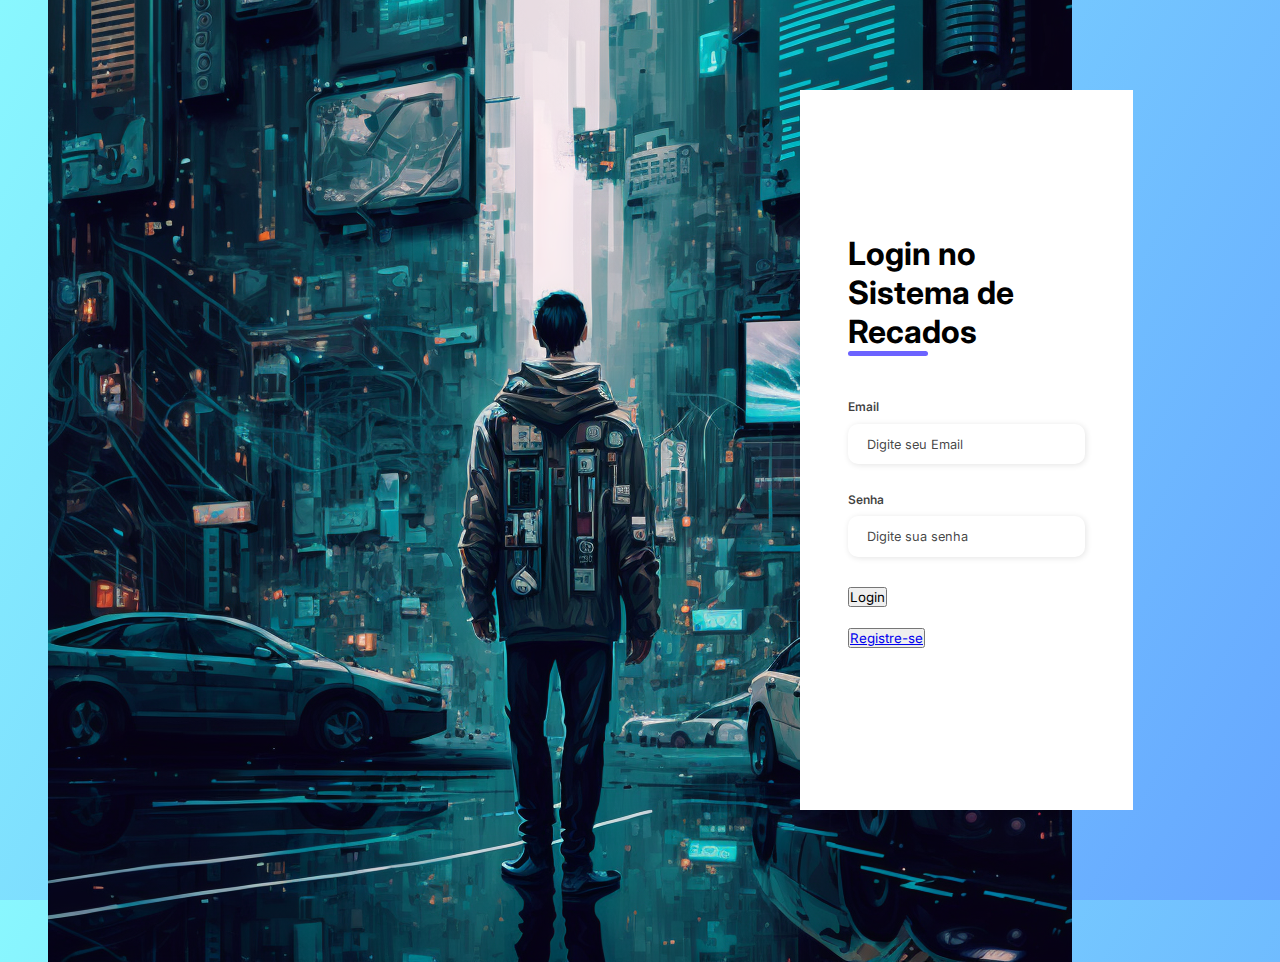
==== index.html @ 2c65a8e4 "ajusts" ====
<!DOCTYPE html>
<html lang="pt-BR">
  <head>
    <meta charset="UTF-8" />
    <meta http-equiv="X-UA-Compatible" content="IE=edge" />
    <meta name="viewport" content="width=device-width, initial-scale=1.0" />
    <link rel="stylesheet" href="/public/css/style.css" />
    <link rel="stylesheet" href="/index.js" />
    <!--<link
      href="//maxcdn.bootstrapcdn.com/bootstrap/4.0.0/css/bootstrap.min.css"
      rel="stylesheet"
      id="bootstrap-css"
    />
    <script src="//maxcdn.bootstrapcdn.com/bootstrap/4.0.0/js/bootstrap.min.js"></script>
    <script src="//code.jquery.com/jquery-1.11.1.min.js"></script>
     --->
     <title>Pagina de Login</title>
  </head>
  <body>
    <div class="container">
      <div class="form-image2">
         <img src="./public/imgs/wallpaper andando.png"></img>
      </div>
         <div class="form">
            <form action="#">
               <div class="form-header">
                  <div class="title">
                     <h1>Login no Sistema de Recados</h1>   
                  </div>
               </div>
                 <div class="input-box">
                  <label for="Email">Email</label>
                  <input id="Email" type="email" name="Email" placeholder="Digite seu Email" required>
                 </div>
                 <div class="input-box">
                  <label for="password">Senha</label>
                  <input id="password" type="password" name="password" placeholder="Digite sua senha" required>
                    <br>
                    <div>
                      <button type="button" class="#">Login</button>
                    </div>
                    <br>
                    <div>
                      <button type="button" class="#" ><a href="./criarconta.html" target="_blank"> Registre-se</a></button>
                    </div>
                  </div>
                  </div>
                  </div> 
                </div>
               </div>
            </form>   
         </div>
        </div>
  </body>
</html>
---- public/css/style.css ----
@import url('https://fonts.googleapis.com/css2?family= Inter: wght @200 & display=swap');
* {
    padding: 0;
    margin: 0;
    box-sizing: border-box;
    font-family: 'Inter', sans-serif;
}

body {
    width: 100%;
    height: 100vh;
    display: flex;
    justify-content: center;
    align-items: center;
    background: linear-gradient(120deg, #89f7fe 0%, #66a6ff 100%);
    
}
.container{
    width: 80%;
    height: 80vh;
    display: flex;
    box-shadow: 5px 5px 10px rgba(0, 0 , 0 , 0.212);
}
.form-image {
    width: 50%;
    display: flex;
    justify-content: center;
    align-items: center;
    background-color: #fde3a7d7;
    padding: 1rem;
}
.form-image2 {
    width: 50%;
    display: flex;
    justify-content: center;
    align-items: center;
    background-color: #fde3a7d7;
    padding: 1rem;
    width: 30rem;
}
.form {
    width: 50%;
    display: flex;
    flex-direction:column;
    justify-content: center;
    align-items: center;
    background-color: #fff;
    padding: 3rem;

}
.form-header {
    margin-bottom: 3rem;
    display: flex;
    justify-content: space-between;
}
.login-button {
    display: flex;
    align-items: center;

}
.login-botton2 {
    display: flex;
    align-items: center;
}
.login-button button {
    border: none;
    background-color: #91d80d;
    padding: 0.4rem 1rem;
    border-radius: 5px;
    cursor: pointer;
}
.login-button button:hover {
    background-color: #927272f1;
}
.login-button button a {
    text-decoration: none;
    font-weight: 500;
    color: #fff;
}
.form-header h1::after {
    content: '';
    display: block;
    width: 5rem;
    height: 0.3rem;
    background-color: #6c63ff;
    margin: 0 auto;
    position: absolute;
    border-radius: 10px;
}

.input-group {
    display: flex;
    flex-wrap: wrap;
    justify-content: space-between;
    padding: 1rem 0;
}

.input-box {
    display: flex;
    flex-direction: column;
    margin-bottom: 1.1rem;
}
.input-box input {
    margin: 0.6rem 0;
    padding: 0.8rem 1.2rem;
    border: none;
    border-radius: 10px;
    box-shadow: 1px 1px 6px #0000001c;
    font-size: 0.8rem;
}
.input-box input:hover {
    background-color: #eeeeee75;
}
.input-box input:focus-visible {
    outline: 1px solid #6c6eff;
}
.input-box label,
.gender-title h6 {
    font-size:  0.75rem;
    font-weight: 600;
    color: #000000c0;
}
.input-box input::placeholder {
    color: #000000be;
}
.gender-group {
    display: flex;
    justify-content: space-between;
    margin-top: 0.62rem;
    padding: 0 .5rem;
}

.gender-input {
    display: flex;
    align-items: center;
}

.gender-input input {
    margin-right: 0.35rem;
}

.gender-input label {
    font-size: 0.81rem;
    font-weight: 600;
    color: #000000c0;
}

.continue-button button {
    width: 100%;
    margin-top: 2.5rem;
    border: none;
    background-color: #6c63ff;
    padding: 0.62rem;
    border-radius: 5px;
    cursor: pointer;
}

.continue-button button:hover {
    background-color: #6b63fff1;
}

.continue-button button a {
    text-decoration: none;
    font-size: 0.93rem;
    font-weight: 500;
    color: #fff;
}

@media screen and (max-width: 1330px) {
    .form-image {
        display: none;
    }
    .container {
        width: 50%;
    }
    .form {
        width: 100%;
    }
}

@media screen and (max-width: 1064px) {
    .container {
        width: 90%;
        height: auto;
    }
    .input-group {
        flex-direction: column;
        z-index: 5;
        padding-right: 5rem;
        max-height: 10rem;
        overflow-y: scroll;
        flex-wrap: nowrap;
    }
    .gender-inputs {
        margin-top: 2rem;
    }
    .gender-group {
        flex-direction: column;
    }
    .gender-title h6 {
        margin: 0;
    }
    .gender-input {
        margin-top: 0.5rem;
    }
}
.container2 {
    display: flex;
  }
  
  .left-column2 {
    width: 70%;
    height: 30vh;
  }
  
  .right-column2 {
    width: 50%;
    height: 50vh
  }
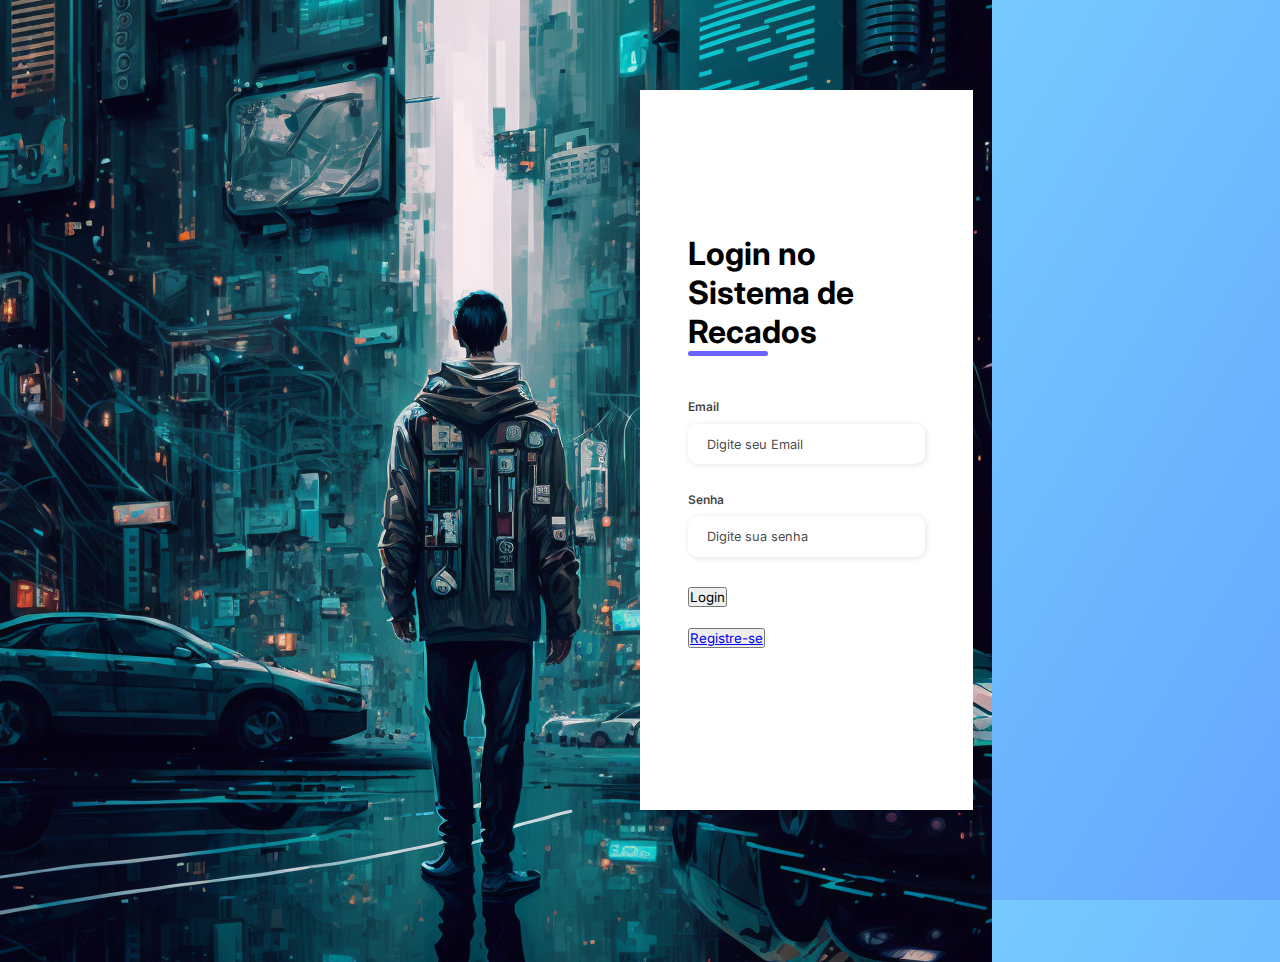
==== commit dcbcee9b: "ajustes css" ====
--- a/index.html
+++ b/index.html
@@ -5,7 +5,6 @@
     <meta http-equiv="X-UA-Compatible" content="IE=edge" />
     <meta name="viewport" content="width=device-width, initial-scale=1.0" />
     <link rel="stylesheet" href="/public/css/style.css" />
-    <link rel="stylesheet" href="/index.js" />
     <!--<link
       href="//maxcdn.bootstrapcdn.com/bootstrap/4.0.0/css/bootstrap.min.css"
       rel="stylesheet"
@@ -51,5 +50,6 @@
             </form>   
          </div>
         </div>
+        <script src="./index.js"></script>
   </body>
 </html>
--- a/public/css/style.css
+++ b/public/css/style.css
@@ -21,6 +21,14 @@
     display: flex;
     box-shadow: 5px 5px 10px rgba(0, 0 , 0 , 0.212);
 }
+.form-image2 {
+    width: 50%;
+    display: flex;
+    justify-content: center;
+    align-items: center;
+    padding: 1rem;
+    
+}
 .form-image {
     width: 50%;
     display: flex;
@@ -28,15 +36,6 @@
     align-items: center;
     background-color: #fde3a7d7;
     padding: 1rem;
-}
-.form-image2 {
-    width: 50%;
-    display: flex;
-    justify-content: center;
-    align-items: center;
-    background-color: #fde3a7d7;
-    padding: 1rem;
-    width: 30rem;
 }
 .form {
     width: 50%;
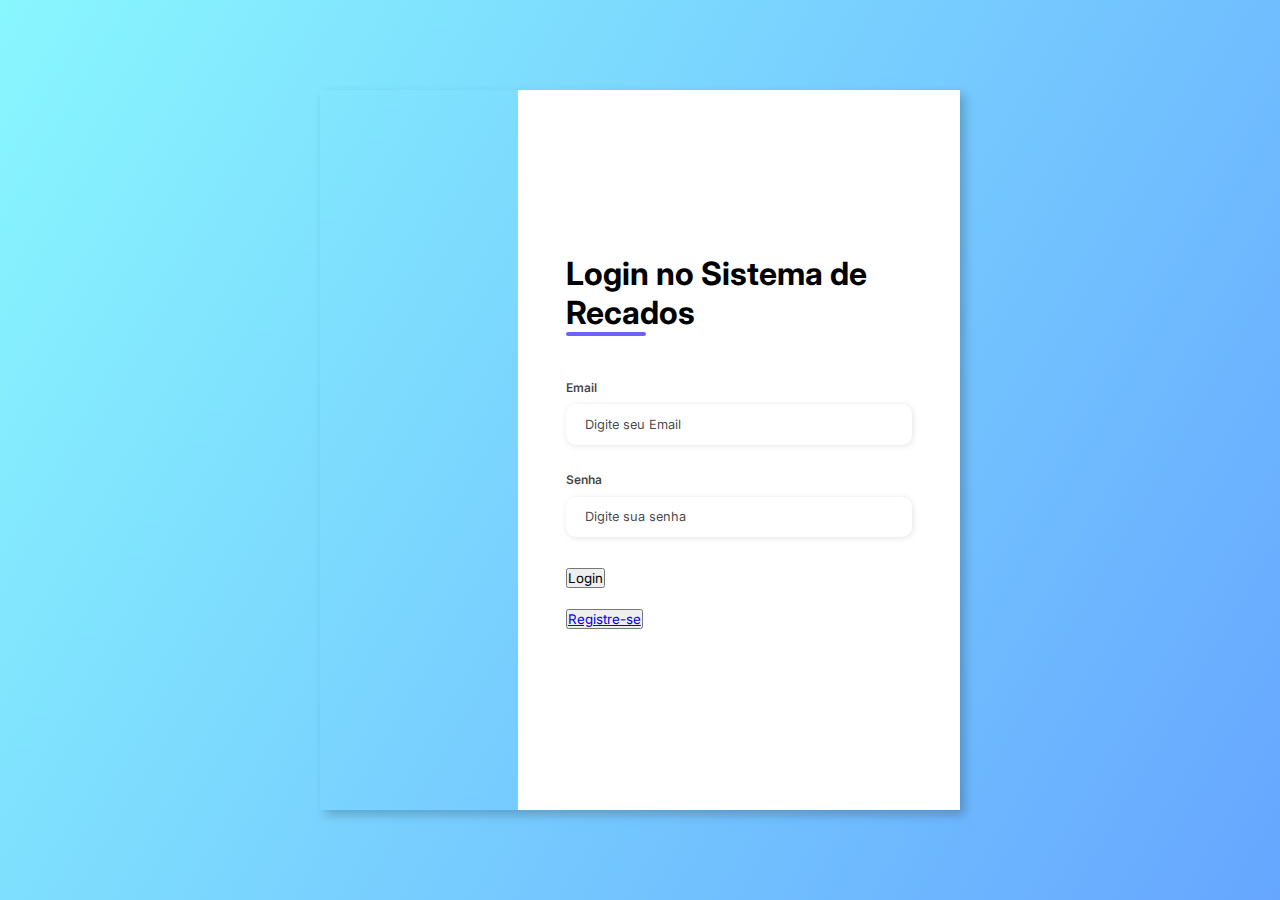
==== commit 74b15e60: "ajustes css" ====
--- a/index.html
+++ b/index.html
@@ -18,7 +18,7 @@
   <body>
     <div class="container">
       <div class="form-image2">
-         <img src="./public/imgs/wallpaper andando.png"></img>
+         <img src=""></img>
       </div>
          <div class="form">
             <form action="#">
--- a/public/css/style.css
+++ b/public/css/style.css
@@ -22,20 +22,19 @@
     box-shadow: 5px 5px 10px rgba(0, 0 , 0 , 0.212);
 }
 .form-image2 {
-    width: 50%;
-    display: flex;
-    justify-content: center;
-    align-items: center;
-    padding: 1rem;
+    width: 40%;
+    display: flex;
+    justify-content: center;
+    padding: 3rem;
     
 }
 .form-image {
-    width: 50%;
+    width: 60%;
     display: flex;
     justify-content: center;
     align-items: center;
     background-color: #fde3a7d7;
-    padding: 1rem;
+    padding: 2rem;
 }
 .form {
     width: 50%;
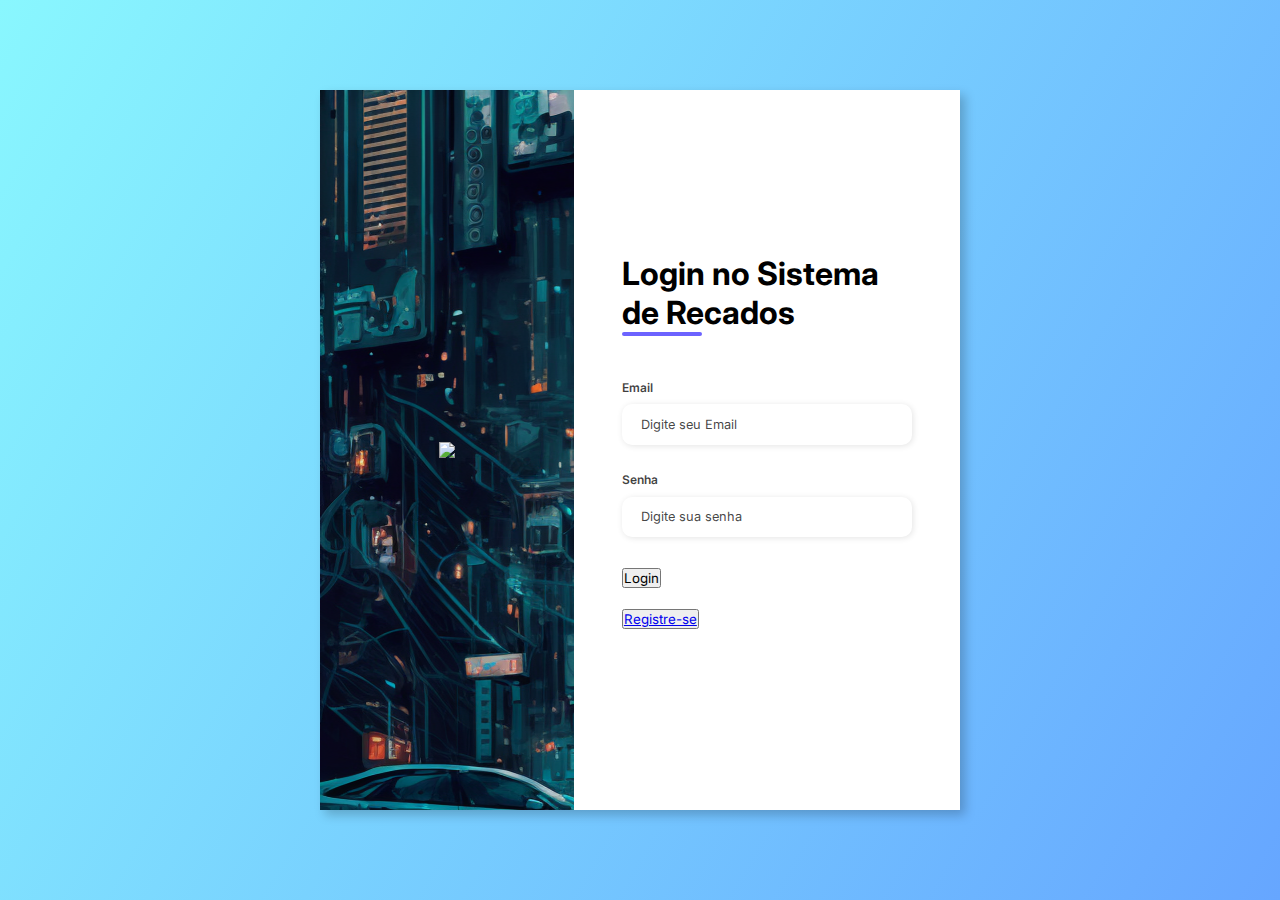
==== commit 26b6d2ef: "ajustes" ====
--- a/index.html
+++ b/index.html
@@ -18,7 +18,7 @@
   <body>
     <div class="container">
       <div class="form-image2">
-         <img src=""></img>
+         <img src="#"></img>
       </div>
          <div class="form">
             <form action="#">
--- a/public/css/style.css
+++ b/public/css/style.css
@@ -22,10 +22,13 @@
     box-shadow: 5px 5px 10px rgba(0, 0 , 0 , 0.212);
 }
 .form-image2 {
-    width: 40%;
-    display: flex;
-    justify-content: center;
-    padding: 3rem;
+    width: 70%;
+    height: 100%;
+    display: flex;
+    justify-content: center;
+    align-items: center;
+    padding: 1rem;
+    background: url(/public/imgs/wallpaper\ andando.png);
     
 }
 .form-image {
@@ -35,6 +38,7 @@
     align-items: center;
     background-color: #fde3a7d7;
     padding: 2rem;
+    background-image: url(/public/imgs/imagem\ office\ desk.png);
 }
 .form {
     width: 50%;
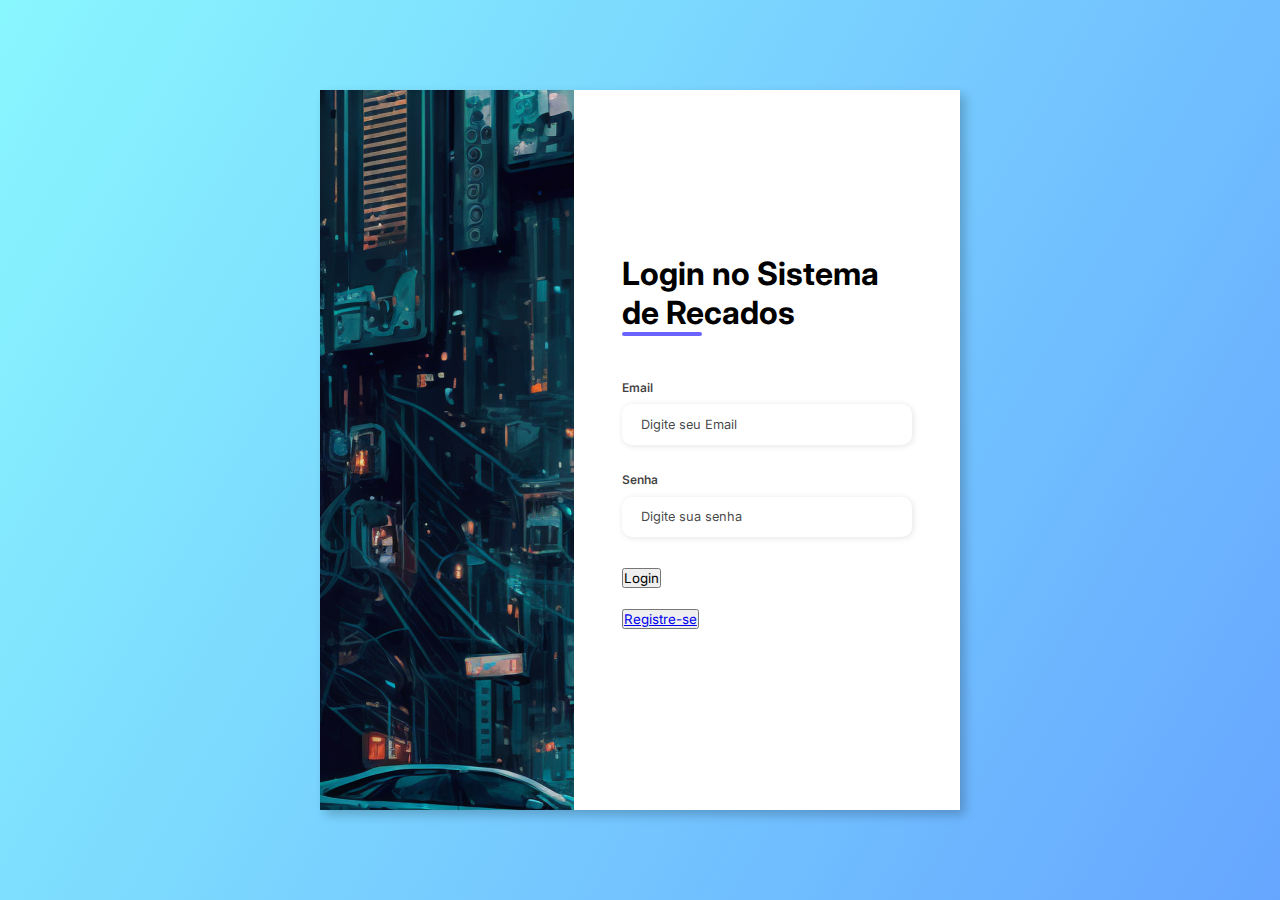
==== commit a1e93ee4: "ajustes" ====
--- a/index.html
+++ b/index.html
@@ -4,7 +4,7 @@
     <meta charset="UTF-8" />
     <meta http-equiv="X-UA-Compatible" content="IE=edge" />
     <meta name="viewport" content="width=device-width, initial-scale=1.0" />
-    <link rel="stylesheet" href="/public/css/style.css" />
+    <link rel="stylesheet" href="./public/css/style.css" />
     <!--<link
       href="//maxcdn.bootstrapcdn.com/bootstrap/4.0.0/css/bootstrap.min.css"
       rel="stylesheet"
@@ -18,7 +18,7 @@
   <body>
     <div class="container">
       <div class="form-image2">
-         <img src="#"></img>
+         <img src=""></img>
       </div>
          <div class="form">
             <form action="#">
--- a/public/css/style.css
+++ b/public/css/style.css
@@ -28,7 +28,7 @@
     justify-content: center;
     align-items: center;
     padding: 1rem;
-    background: url(/public/imgs/wallpaper\ andando.png);
+    background: url(../imgs/andando.png);
     
 }
 .form-image {
@@ -38,7 +38,7 @@
     align-items: center;
     background-color: #fde3a7d7;
     padding: 2rem;
-    background-image: url(/public/imgs/imagem\ office\ desk.png);
+    background-image: url(../imgs/escritorio.png);
 }
 .form {
     width: 50%;
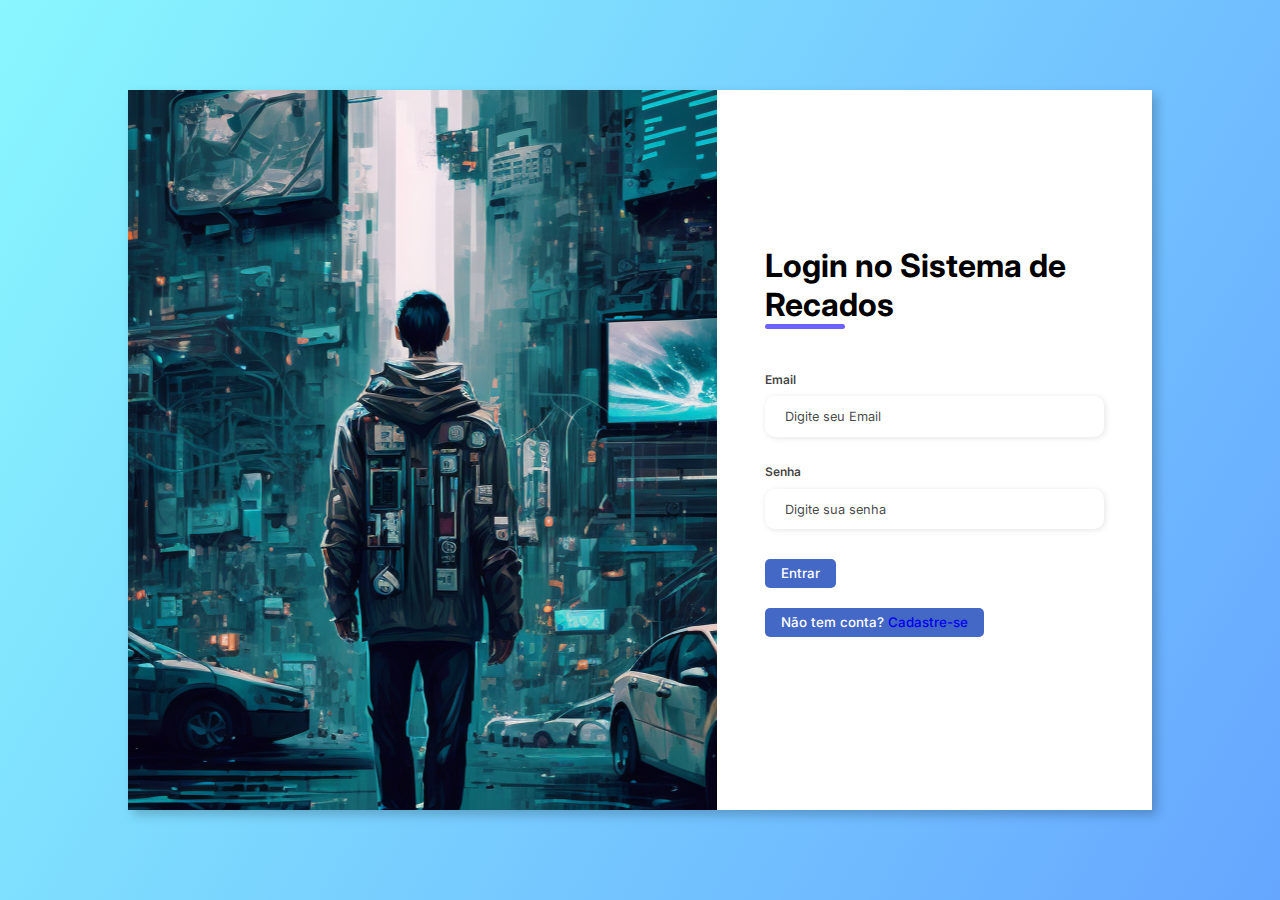
==== commit 2ff7e3f3: "ajustes" ====
--- a/index.html
+++ b/index.html
@@ -36,11 +36,15 @@
                   <input id="password" type="password" name="password" placeholder="Digite sua senha" required>
                     <br>
                     <div>
-                      <button type="button" class="#">Login</button>
+                      <button type="button" class="login-button2">Entrar</button>
                     </div>
                     <br>
                     <div>
-                      <button type="button" class="#" ><a href="./criarconta.html" target="_blank"> Registre-se</a></button>
+                      <button type="button" class="register-button">
+                        <span>Não tem conta?</span>
+                        <a href="./criarconta.html">Cadastre-se</a>
+                      </button>
+                      
                     </div>
                   </div>
                   </div>
--- a/public/css/style.css
+++ b/public/css/style.css
@@ -21,16 +21,18 @@
     display: flex;
     box-shadow: 5px 5px 10px rgba(0, 0 , 0 , 0.212);
 }
+/* imagem pagina login */
 .form-image2 {
     width: 70%;
-    height: 100%;
     display: flex;
     justify-content: center;
     align-items: center;
     padding: 1rem;
     background: url(../imgs/andando.png);
+    background-position: center;
     
 }
+/* imagem registre-se */
 .form-image {
     width: 60%;
     display: flex;
@@ -40,6 +42,7 @@
     padding: 2rem;
     background-image: url(../imgs/escritorio.png);
 }
+/* formulario */
 .form {
     width: 50%;
     display: flex;
@@ -55,30 +58,65 @@
     display: flex;
     justify-content: space-between;
 }
+/* pagina de login  */
 .login-button {
     display: flex;
     align-items: center;
 
 }
-.login-botton2 {
-    display: flex;
-    align-items: center;
-}
+/* buttons pagina login */
+.login-button2{
+    border: none;
+    background-color: #4468c5;
+    padding: 0.4rem 1rem;
+    border-radius: 5px;
+    cursor: pointer;
+    font-weight: 500;
+    color: #fff;
+
+}
+/* buttons registre-se */
+.register-button {
+    border: none;
+    background-color: #4468c5;
+    padding: 0.4rem 1rem;
+    border-radius: 5px;
+    cursor: pointer;
+    font-weight: 500;
+    color: #fff;   
+}
+/* buttons registre-se */
+.register-button:hover {
+    background-color: #06b5d5;
+}
+/* buttons registre-se */
+.register-button a {
+    text-decoration: none;
+    font-weight: 500;
+  }
+  /* buttons login */
+.login-button2:hover{
+    background-color: #06b5d5;
+}
+/* buttons pagina de login */
 .login-button button {
     border: none;
-    background-color: #91d80d;
+    background-color: #4468c5;
     padding: 0.4rem 1rem;
     border-radius: 5px;
     cursor: pointer;
 }
+/* buttons pagina de login */
 .login-button button:hover {
-    background-color: #927272f1;
-}
+    background-color: #06b5d5;
+}
+/* buttons pagina de login */
 .login-button button a {
     text-decoration: none;
     font-weight: 500;
     color: #fff;
 }
+/* formulario register e input 119 a 186*/
 .form-header h1::after {
     content: '';
     display: block;
@@ -156,9 +194,9 @@
     border-radius: 5px;
     cursor: pointer;
 }
-
+/* formulario register e input 119 a 186 TERMINA AKI*/
 .continue-button button:hover {
-    background-color: #6b63fff1;
+    background-color: #06b5d5;
 }
 
 .continue-button button a {
@@ -167,8 +205,13 @@
     font-weight: 500;
     color: #fff;
 }
-
-@media screen and (max-width: 1330px) {
+/* ----------- PAINEL RECADOS ---------- */
+.painel {
+    
+}
+/* /* ----------- PAINEL RECADOS ---------- */ 
+/* config semantica */
+@media screen and (max-width ) {
     .form-image {
         display: none;
     }
@@ -179,8 +222,8 @@
         width: 100%;
     }
 }
-
-@media screen and (max-width: 1064px) {
+/* config semantica */
+@media screen and (max-width ) {
     .container {
         width: 90%;
         height: auto;
@@ -206,6 +249,7 @@
         margin-top: 0.5rem;
     }
 }
+/* config semantica */
 .container2 {
     display: flex;
   }
